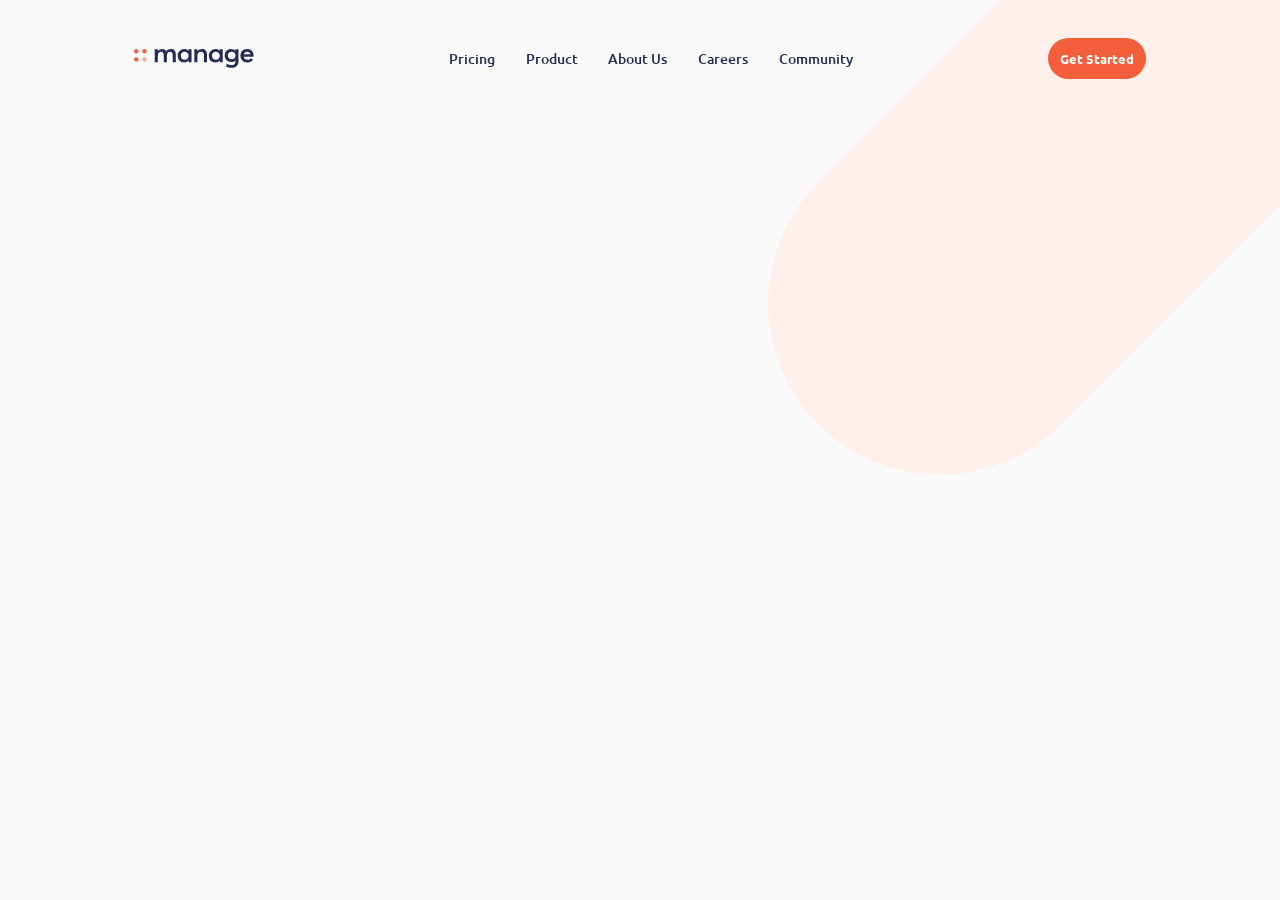
==== index.html @ 8e4dde68 "completed nav section" ====
<!DOCTYPE html>
<html lang="en">
<head>
    <meta charset="UTF-8">
    <meta name="viewport" content="width=device-width, initial-scale=1.0">
    <link rel="stylesheet" type="text/css" href="style.css" />
    <title>Manage</title>
</head>

<body>
    <nav>
        <div class="logo">
            <img src="assets/images/logo.svg" alt="logo">
        </div>
        <div class="navigation">
            <p>Pricing</p>
            <p>Product</p>
            <p>About Us</p>
            <p>Careers</p>
            <p>Community</p>
        </div>
        <button class="getStarted">Get Started</button>
        <img class="hamburger" src="assets/images/icon-hamburger.svg">
    </nav>
    
</body>
</html>
---- style.css ----
html {
    font-size: 16px;
    /* font-family: Ubuntu; */
}

:root {
    --nav-width: 80%;
    --nav-link-width: 40%;
    --nav-display: flex;
    --hamburger-display: none;
    --nav-button-display: block;

    --primary-dark-blue: hsl(228, 39%, 23%);
}

@font-face {
    font-family: Ubuntu;
    src:
        local('assets/fonts/Ubuntu-Bold.ttf'),
        url('assets/fonts/Ubuntu-Bold.ttf')
        format("truetype");
        font-weight: 700;
        font-style: normal;
}

@font-face {
    font-family: Ubuntu-medium;
    src:
        local('assets/fonts/Ubuntu-Medium.ttf'),
        url('assets/fonts/Ubuntu-Medium.ttf')
        format("truetype");
        font-weight: 500;
        font-style: normal;
}

@font-face {
    font-family: Ubuntu-regular;
    src:
        local('assets/fonts/Ubuntu-Regular.ttf'),
        url('assets/fonts/Ubuntu-Regular.ttf')
        format("truetype");
        font-weight: 400;
        font-style: normal;
}

@media only screen and (max-width: 1050px) {
    :root {
        --nav-link-width: 55%;
    }
}

@media only screen and (max-width: 760px) {
    :root {
        /* --nav-width: 90%; */
        --nav-display: none;
        --nav-button-display: none;
        --hamburger-display: block;
    }
}

@media only screen and (max-width: 768px) {
    :root {
        --nav-width: 90%;
        /* --nav-display: none;
        --nav-button-display: none;
        --hamburger-display: block; */
    }
}

@media only screen and (max-width: 425px) {
    :root {
        --nav-width: 90%;
    }
}



body {
    display: flex;
    background-color: hsl(0, 0%, 98%);
    background-image: url("assets/images/bg-tablet-pattern.svg"), url("assets/images/bg-tablet-pattern.svg");
    background-position: right top, left bottom;
    background-repeat: no-repeat, no-repeat;
    background-position: 120% 30%, 0% 150%;
    background-size: 50%;
    background-attachment: scroll;
    overflow-y: visible;
}

nav {
    display: flex;
    flex-direction: row;
    width: var(--nav-width);
    justify-content: space-between;
    align-items: center;
    /* border: 1px solid red; */
    margin: 0 auto;
    margin-top: 27px !important;

    .hamburger {
        display: var(--hamburger-display);
    }
}

.logo {
    /* width: 12%; */
    display: flex;

    img {
        width: 120px;
    }
}

.navigation {
    display: var(--nav-display);
    flex-direction: row;
    justify-content: space-between;
    align-items: center;
    /* border: 1px solid green; */
    width: var(--nav-link-width);

    font-family: Ubuntu-medium;
    font-size: 14px;
    font-weight: 400;
    letter-spacing: 0em;
    color: var(--primary-dark-blue);
}

nav button {
    display: var(--nav-button-display);
    font-family: Ubuntu;
    padding: 12px;
    border-radius: 26px;
    border: none;
    background-color: hsl(12, 88%, 59%);
    color: hsl(0, 0%, 98%);
    cursor: pointer;
}
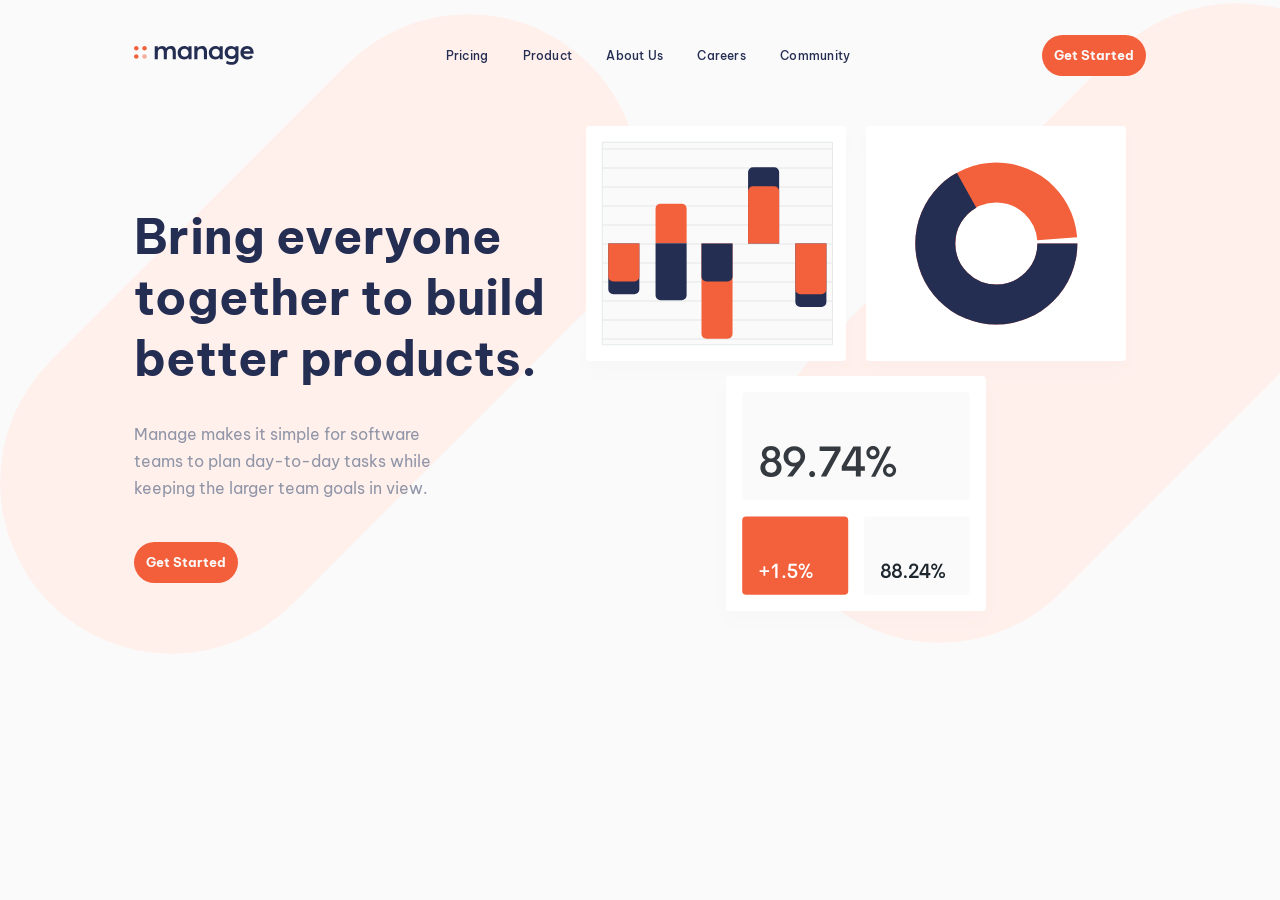
==== commit d68118b6: "hero section" ====
--- a/index.html
+++ b/index.html
@@ -22,6 +22,17 @@
         <button class="getStarted">Get Started</button>
         <img class="hamburger" src="assets/images/icon-hamburger.svg">
     </nav>
+
+    <div class="hero">
+        <div class="hero-copy">
+            <h1>Bring everyone together to build better products.</h1>
+            <p>Manage makes it simple for software teams to plan day-to-day 
+                tasks while keeping the larger team goals in view.</p>
+            <button>Get Started</button>
+        </div>
+
+        <img src="assets/images/illustration-intro.svg" alt="">
+    </div>
     
 </body>
 </html>
--- a/style.css
+++ b/style.css
@@ -1,44 +1,45 @@
 
 html {
-    font-size: 16px;
-    /* font-family: Ubuntu; */
+    /* font-family: BeVietnamPro-Bold; */
 }
 
 :root {
-    --nav-width: 80%;
+    font-size: 16px;
+    --display-width: 80%;
     --nav-link-width: 40%;
     --nav-display: flex;
     --hamburger-display: none;
     --nav-button-display: block;
 
     --primary-dark-blue: hsl(228, 39%, 23%);
+    --neutral-dark-grayish-blue: hsl(227, 12%, 61%);
 }
 
 @font-face {
-    font-family: Ubuntu;
+    font-family: BeVietnamPro-Bold;
     src:
-        local('assets/fonts/Ubuntu-Bold.ttf'),
-        url('assets/fonts/Ubuntu-Bold.ttf')
+        local('assets/fonts/BeVietnamPro-Bold.ttf'),
+        url('assets/fonts/BeVietnamPro-Bold.ttf')
         format("truetype");
         font-weight: 700;
         font-style: normal;
 }
 
 @font-face {
-    font-family: Ubuntu-medium;
+    font-family: BeVietnamPro-Medium;
     src:
-        local('assets/fonts/Ubuntu-Medium.ttf'),
-        url('assets/fonts/Ubuntu-Medium.ttf')
+        local('assets/fonts/BeVietnamPro-Medium.ttf'),
+        url('assets/fonts/BeVietnamPro-Medium.ttf')
         format("truetype");
         font-weight: 500;
         font-style: normal;
 }
 
 @font-face {
-    font-family: Ubuntu-regular;
+    font-family: BeVietnamePro-Regular;
     src:
-        local('assets/fonts/Ubuntu-Regular.ttf'),
-        url('assets/fonts/Ubuntu-Regular.ttf')
+        local('assets/fonts/BeVietnamPro-Regular.ttf'),
+        url('assets/fonts/BeVietnamPro-Regular.ttf')
         format("truetype");
         font-weight: 400;
         font-style: normal;
@@ -52,7 +53,7 @@
 
 @media only screen and (max-width: 760px) {
     :root {
-        /* --nav-width: 90%; */
+        /* --display-width: 90%; */
         --nav-display: none;
         --nav-button-display: none;
         --hamburger-display: block;
@@ -61,7 +62,7 @@
 
 @media only screen and (max-width: 768px) {
     :root {
-        --nav-width: 90%;
+        --display-width: 90%;
         /* --nav-display: none;
         --nav-button-display: none;
         --hamburger-display: block; */
@@ -70,7 +71,7 @@
 
 @media only screen and (max-width: 425px) {
     :root {
-        --nav-width: 90%;
+        --display-width: 90%;
     }
 }
 
@@ -78,6 +79,7 @@
 
 body {
     display: flex;
+    flex-direction: column;
     background-color: hsl(0, 0%, 98%);
     background-image: url("assets/images/bg-tablet-pattern.svg"), url("assets/images/bg-tablet-pattern.svg");
     background-position: right top, left bottom;
@@ -91,7 +93,7 @@
 nav {
     display: flex;
     flex-direction: row;
-    width: var(--nav-width);
+    width: var(--display-width);
     justify-content: space-between;
     align-items: center;
     /* border: 1px solid red; */
@@ -120,20 +122,57 @@
     /* border: 1px solid green; */
     width: var(--nav-link-width);
 
-    font-family: Ubuntu-medium;
-    font-size: 14px;
-    font-weight: 400;
-    letter-spacing: 0em;
+    font-family: BeVietnamPro-Medium;
+    font-size: 0.75rem;
+    /* font-weight: 400; */
+    letter-spacing: 0.02em;
     color: var(--primary-dark-blue);
+
+    p {
+        cursor: pointer;
+    }
 }
 
-nav button {
+nav button,
+.hero button {
     display: var(--nav-button-display);
-    font-family: Ubuntu;
+    font-family: BeVietnamPro-Bold;
     padding: 12px;
     border-radius: 26px;
     border: none;
     background-color: hsl(12, 88%, 59%);
     color: hsl(0, 0%, 98%);
     cursor: pointer;
+}
+
+.hero {
+    display: flex;
+    flex-direction: row;
+    justify-content: space-between;
+    align-items: center;
+    margin: 0 auto;
+    margin-top: 2.5rem;
+    width: var(--display-width);
+}
+
+.hero-copy {
+    width: 100%;
+    h1 {
+        font-family: BeVietnamPro-Bold;
+        font-size: 3rem;
+        color: var(--primary-dark-blue);
+    }
+
+    p {
+        font-family: BeVietnamePro-Regular;
+        font-size: 1rem;
+        color: var(--neutral-dark-grayish-blue);  
+        line-height: 1.70em; 
+        width: 70%;
+        margin-top: 0em;
+    }
+
+    button {
+        margin-top: 3em;
+    }
 }
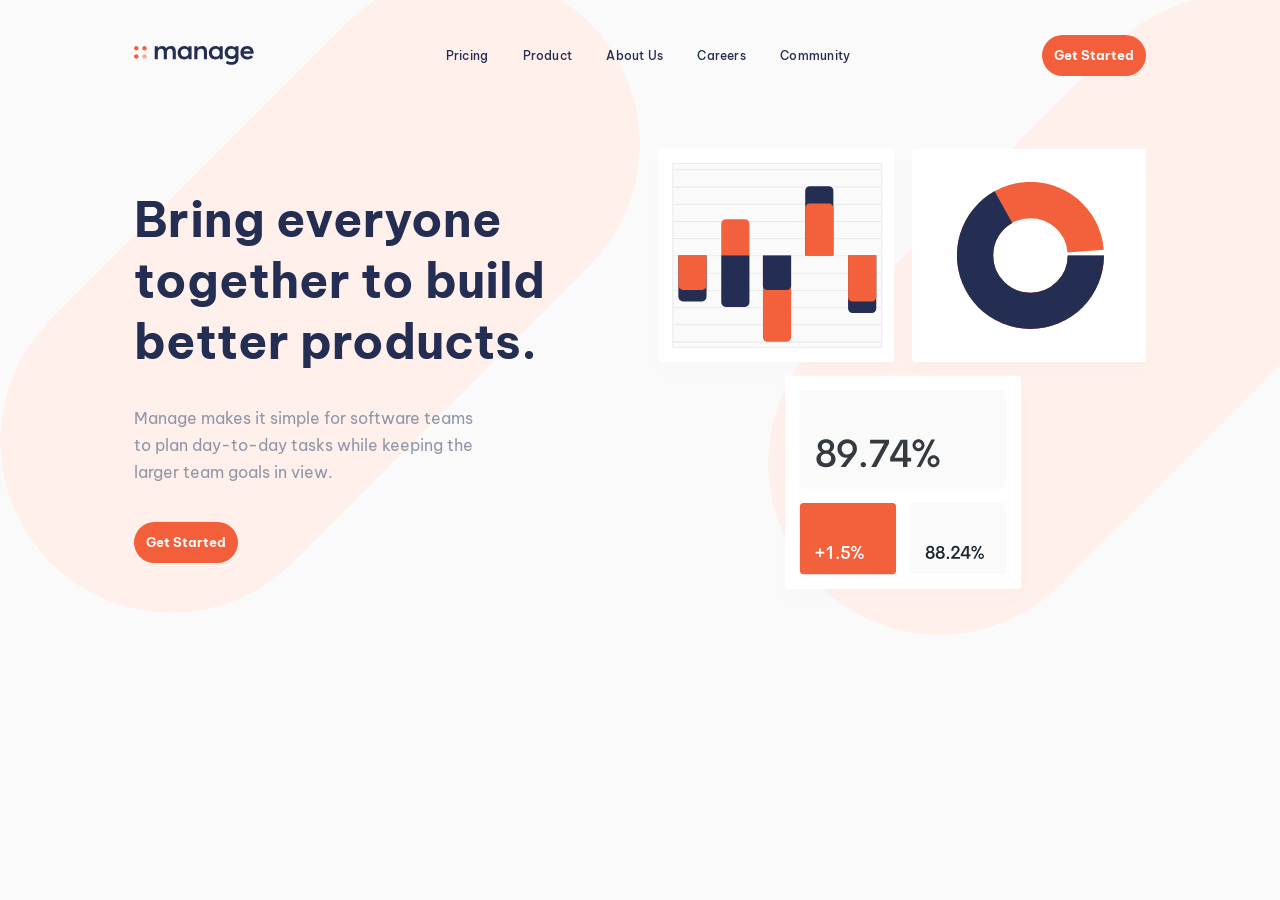
==== commit 9582e248: "hero responsiveness completed" ====
--- a/index.html
+++ b/index.html
@@ -30,8 +30,8 @@
                 tasks while keeping the larger team goals in view.</p>
             <button>Get Started</button>
         </div>
-
-        <img src="assets/images/illustration-intro.svg" alt="">
+        <div class="hero-image"></div>
+        <!-- <img src="assets/images/illustration-intro.svg" alt=""> -->
     </div>
     
 </body>
--- a/style.css
+++ b/style.css
@@ -10,6 +10,12 @@
     --nav-display: flex;
     --hamburger-display: none;
     --nav-button-display: block;
+    --hero-image-width: 100%;
+    --hero-direction: row;
+    --hero-height: 37vw;
+    --hero-margin-top: 4rem;
+    --hero-body-copy-width: 70%;
+    --hero-text-align: left;
 
     --primary-dark-blue: hsl(228, 39%, 23%);
     --neutral-dark-grayish-blue: hsl(227, 12%, 61%);
@@ -66,13 +72,35 @@
         /* --nav-display: none;
         --nav-button-display: none;
         --hamburger-display: block; */
+        --hero-image-width: 100%;
+        --hero-body-copy-width: 100%;
     }
 }
 
 @media only screen and (max-width: 425px) {
     :root {
         --display-width: 90%;
-    }
+        --hero-direction: column-reverse;
+        --hero-image-width: 100%;
+        --hero-height: 310px;
+        --hero-text-align: center;
+    }
+}
+
+@media only screen and (max-width: 375px) {
+    :root {
+        --hero-height: 77vw;
+    }
+}
+
+@media only screen and (max-width: 620px) and (min-width: 426px){
+     :root {
+        --hero-direction: column;
+        --hero-image-width: 79%;
+        --hero-height: 340px;
+        --hero-margin-top: 0rem;
+        --hero-text-align: center;
+     }
 }
 
 
@@ -135,7 +163,6 @@
 
 nav button,
 .hero button {
-    display: var(--nav-button-display);
     font-family: BeVietnamPro-Bold;
     padding: 12px;
     border-radius: 26px;
@@ -145,18 +172,23 @@
     cursor: pointer;
 }
 
+nav button{
+    display: var(--nav-button-display);
+}
+
 .hero {
     display: flex;
-    flex-direction: row;
+    flex-direction: var(--hero-direction);
     justify-content: space-between;
     align-items: center;
     margin: 0 auto;
-    margin-top: 2.5rem;
+    margin-top: var(--hero-margin-top);
     width: var(--display-width);
 }
 
 .hero-copy {
     width: 100%;
+    text-align: var(--hero-text-align);
     h1 {
         font-family: BeVietnamPro-Bold;
         font-size: 3rem;
@@ -168,11 +200,22 @@
         font-size: 1rem;
         color: var(--neutral-dark-grayish-blue);  
         line-height: 1.70em; 
-        width: 70%;
+        width: var(--hero-body-copy-width);
         margin-top: 0em;
     }
 
     button {
-        margin-top: 3em;
-    }
+        display: static !important;
+        margin-top: 1.5em;
+        margin-bottom: 2.5em;
+    }
+}
+
+.hero-image {
+    background-image: url(assets/images/illustration-intro.svg);
+    width: var(--hero-image-width);
+    height: var(--hero-height);
+    background-size: 104%;
+    background-repeat: no-repeat;
+    background-position-y: 11%;
 }
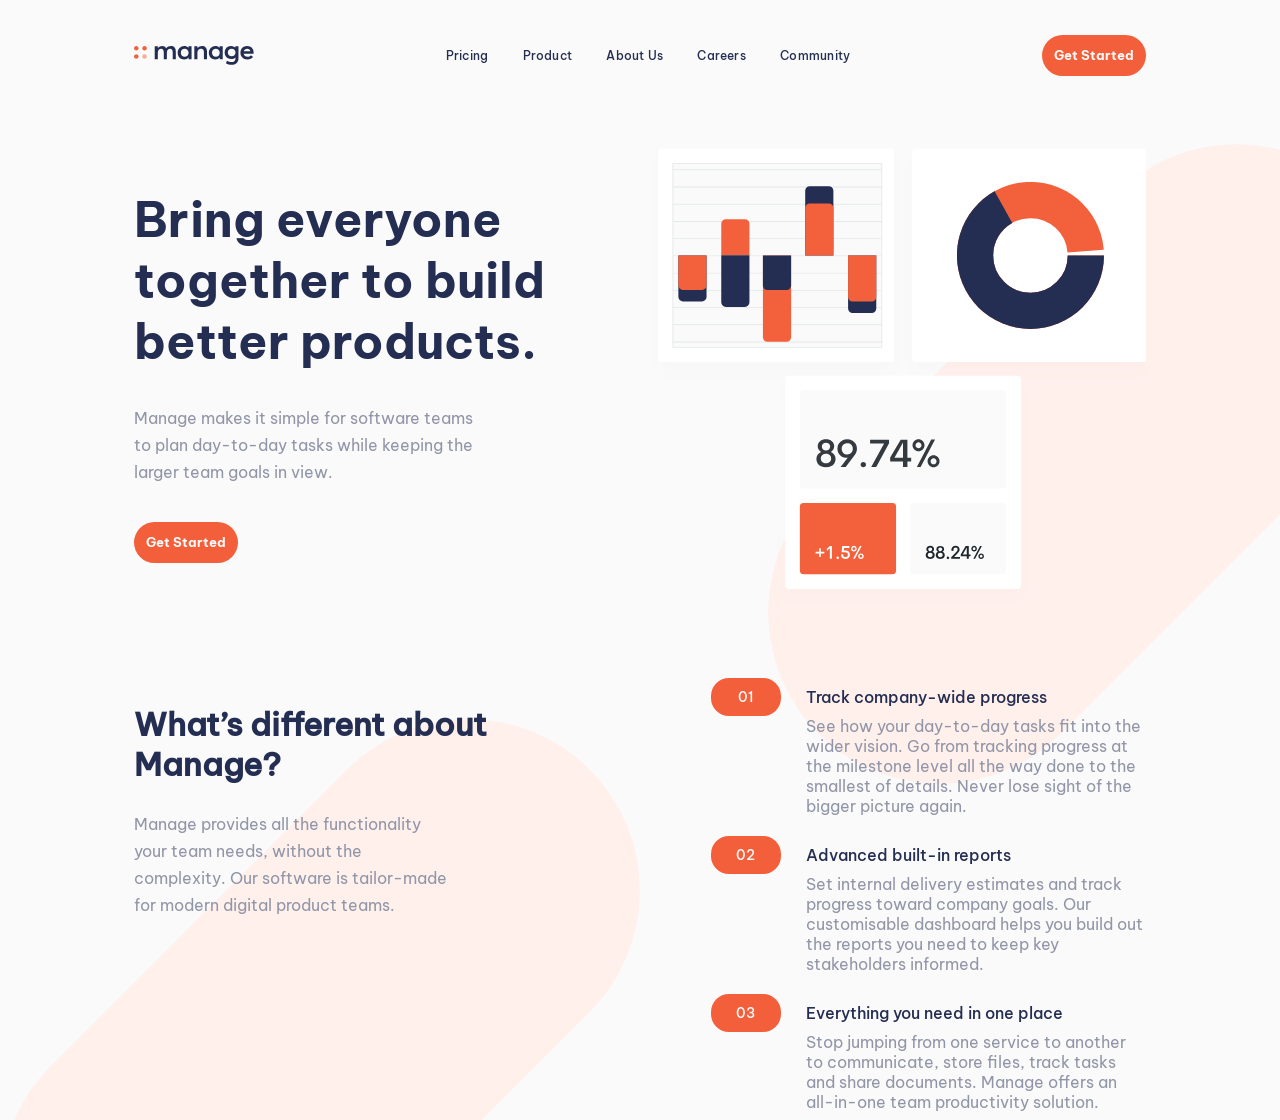
==== commit dcf9f8fa: "product description" ====
--- a/index.html
+++ b/index.html
@@ -34,5 +34,48 @@
         <!-- <img src="assets/images/illustration-intro.svg" alt=""> -->
     </div>
     
+    <div class="product-desc">
+        <div class="main-desc">
+            <h2> What’s different about Manage?</h2>
+            <p>Manage provides all the functionality your team needs, without 
+            the complexity. Our software is tailor-made for modern digital 
+            product teams.</p>
+        </div>
+
+        <div class="list-desc">
+            <div class="list-el">
+                <div class="list-number"><p>01</p></div>
+                <div class="desc">
+                    <p class="desc-heading">Track company-wide progress</p>
+                    <p class="desc-copy">See how your day-to-day tasks fit into the wider vision. Go from 
+                    tracking progress at the milestone level all the way done to the 
+                    smallest of details. Never lose sight of the bigger picture again.
+                    </p>
+                </div>
+            </div>
+            <div class="list-el">
+                <div class="list-number"><p>02</p></div>
+                <div class="desc">
+                    <p class="desc-heading">Advanced built-in reports</p>
+                    <p class="desc-copy">
+                        Set internal delivery estimates and track progress toward company 
+                        goals. Our customisable dashboard helps you build out the reports 
+                        you need to keep key stakeholders informed.
+                    </p>
+                </div>
+            </div>
+            <div class="list-el">
+                <div class="list-number"><p>03</p></div>
+                <div class="desc">
+                    <p class="desc-heading">Everything you need in one place</p>
+                    <p class="desc-copy">
+                        Stop jumping from one service to another to communicate, store files, 
+                        track tasks and share documents. Manage offers an all-in-one team 
+                        productivity solution.
+                    </p>
+                </div>
+            </div>
+        </div>
+    </div>
 </body>
 </html>
--- a/style.css
+++ b/style.css
@@ -42,7 +42,7 @@
 }
 
 @font-face {
-    font-family: BeVietnamePro-Regular;
+    font-family: BeVietnamPro-Regular;
     src:
         local('assets/fonts/BeVietnamPro-Regular.ttf'),
         url('assets/fonts/BeVietnamPro-Regular.ttf')
@@ -176,7 +176,8 @@
     display: var(--nav-button-display);
 }
 
-.hero {
+.hero,
+.product-desc {
     display: flex;
     flex-direction: var(--hero-direction);
     justify-content: space-between;
@@ -184,6 +185,10 @@
     margin: 0 auto;
     margin-top: var(--hero-margin-top);
     width: var(--display-width);
+}
+
+.product-desc {
+    align-items: flex-start !important;
 }
 
 .hero-copy {
@@ -196,7 +201,7 @@
     }
 
     p {
-        font-family: BeVietnamePro-Regular;
+        font-family: BeVietnamPro-Regular;
         font-size: 1rem;
         color: var(--neutral-dark-grayish-blue);  
         line-height: 1.70em; 
@@ -218,4 +223,80 @@
     background-size: 104%;
     background-repeat: no-repeat;
     background-position-y: 11%;
-}+}
+
+.main-desc {
+    width: 38%;
+    h2 {
+        font-family: BeVietnamPro-Medium;
+        color: var(--primary-dark-blue);
+        width: 100%;
+        font-size: 2rem;
+        /* word-spacing: 0.15em;` */
+    }
+
+    p {
+        font-family: BeVietnamPro-Regular;
+        font-size: 1rem;
+        color: var(--neutral-dark-grayish-blue);  
+        line-height: 1.70em; 
+        width: 82%;
+        margin-top: 0em;
+    }
+}
+
+.list-desc {
+    display: flex;
+    flex-direction: column;
+    justify-content: space-between;
+    height: fit-content;
+    width: 43%;
+
+    .list-el {
+        display: flex;
+        flex-direction: row;
+        justify-content: space-between;
+        align-items: flex-start;
+
+        .list-number {
+            font-family: BeVietnamPro-Medium;
+            font-size: 0.875rem;
+            color: hsl(0, 0%, 98%);
+            height: 0.875em;
+            text-align: center;
+            /* vertical-align: middle; */
+            display: flex;
+            align-items: center;
+            justify-content: center;
+            background-color: hsl(12, 88%, 59%);
+            padding: 13px 21px;
+            border-radius: 18px;
+            width: 2em;
+        }
+
+        .desc {
+            display: flex;
+            flex-direction: column;
+            width: 78%;
+            font-size: 1rem;
+        }
+
+        .desc-heading {
+            font-family: BeVietnamPro-Medium;
+            color: var(--primary-dark-blue);
+            margin: 9px 0px 0px 0px;
+        }
+
+        .desc-copy {
+            font-family: BeVietnamPro-Regular;
+            color: var(--neutral-dark-grayish-blue);
+            margin: 9px 0px 0px 0px;
+
+        }
+    }
+}
+
+.list-desc .list-el:nth-child(2),
+.list-desc .list-el:nth-child(3) {
+    margin-top: 20px;
+}
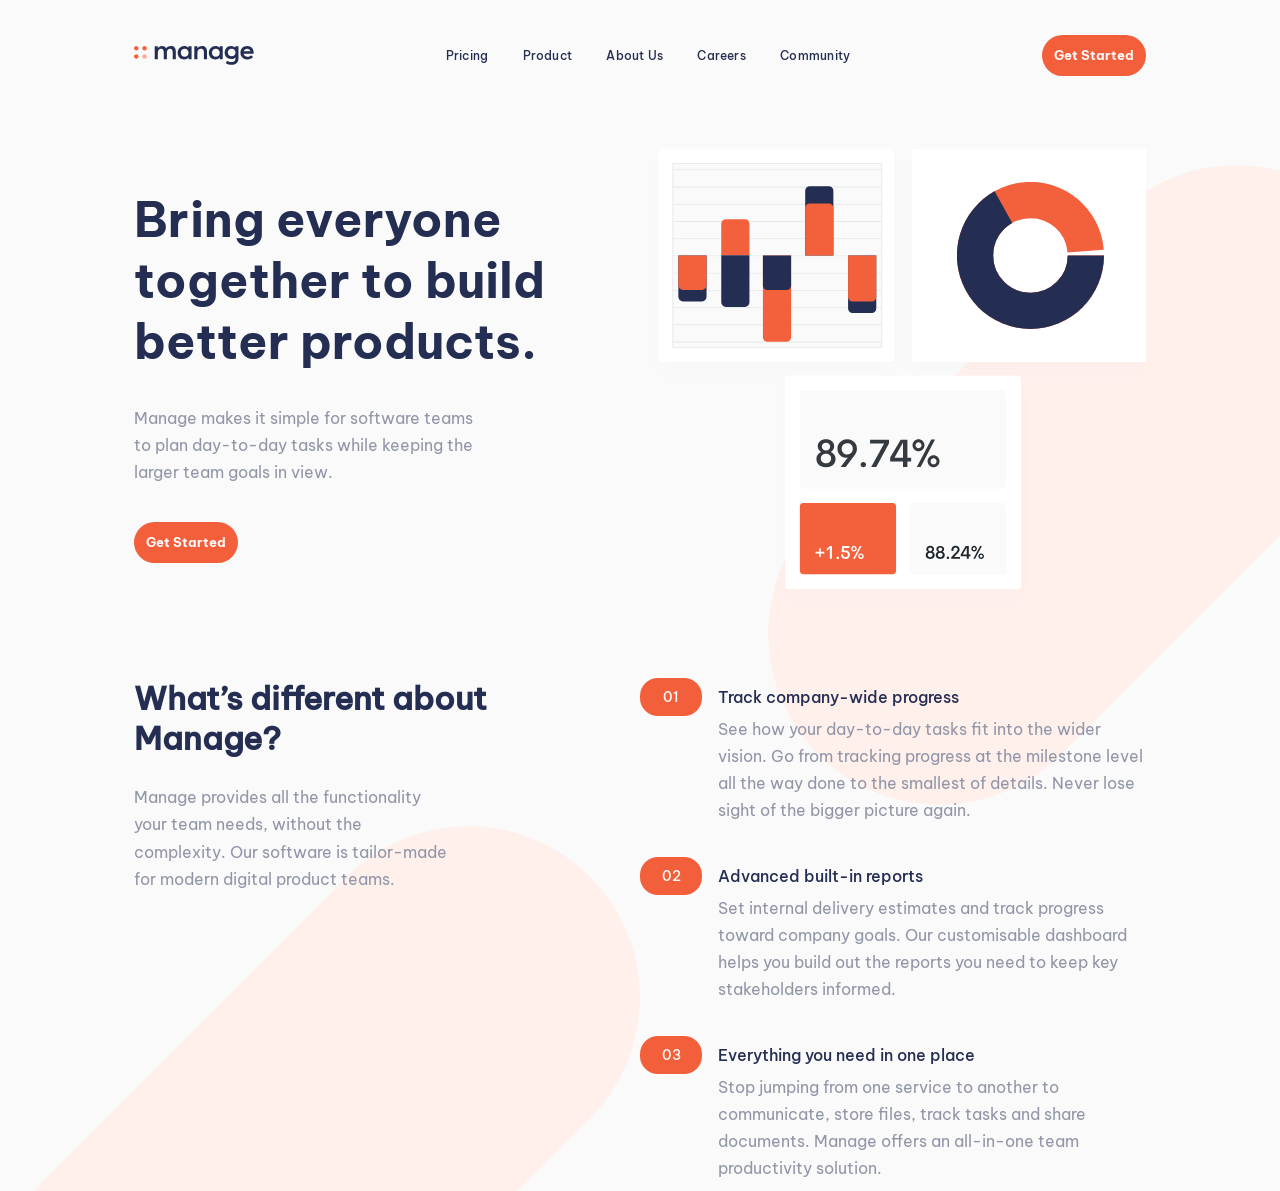
==== commit f8be8bc3: "finished responsive product-description" ====
--- a/index.html
+++ b/index.html
@@ -44,8 +44,8 @@
 
         <div class="list-desc">
             <div class="list-el">
-                <div class="list-number"><p>01</p></div>
                 <div class="desc">
+                    <div class="list-number"><p>01</p></div>
                     <p class="desc-heading">Track company-wide progress</p>
                     <p class="desc-copy">See how your day-to-day tasks fit into the wider vision. Go from 
                     tracking progress at the milestone level all the way done to the 
@@ -54,8 +54,8 @@
                 </div>
             </div>
             <div class="list-el">
-                <div class="list-number"><p>02</p></div>
                 <div class="desc">
+                    <div class="list-number"><p>02</p></div>
                     <p class="desc-heading">Advanced built-in reports</p>
                     <p class="desc-copy">
                         Set internal delivery estimates and track progress toward company 
@@ -65,8 +65,8 @@
                 </div>
             </div>
             <div class="list-el">
-                <div class="list-number"><p>03</p></div>
                 <div class="desc">
+                    <div class="list-number"><p>03</p></div>
                     <p class="desc-heading">Everything you need in one place</p>
                     <p class="desc-copy">
                         Stop jumping from one service to another to communicate, store files, 
--- a/style.css
+++ b/style.css
@@ -16,6 +16,13 @@
     --hero-margin-top: 4rem;
     --hero-body-copy-width: 70%;
     --hero-text-align: left;
+    --copy-line-height: 1.70em;
+    --main-desc-width: 38%;
+    --main-text-align: left;
+    --main-paragraph-width: 82%;
+    --product-desc-direction: row;
+    --list-number-width: auto;
+    --desc-body-col-start: 2;
 
     --primary-dark-blue: hsl(228, 39%, 23%);
     --neutral-dark-grayish-blue: hsl(227, 12%, 61%);
@@ -54,6 +61,7 @@
 @media only screen and (max-width: 1050px) {
     :root {
         --nav-link-width: 55%;
+        --main-desc-width: 45%;
     }
 }
 
@@ -77,23 +85,18 @@
     }
 }
 
-@media only screen and (max-width: 425px) {
-    :root {
-        --display-width: 90%;
-        --hero-direction: column-reverse;
-        --hero-image-width: 100%;
-        --hero-height: 310px;
-        --hero-text-align: center;
-    }
-}
-
-@media only screen and (max-width: 375px) {
-    :root {
-        --hero-height: 77vw;
-    }
-}
-
-@media only screen and (max-width: 620px) and (min-width: 426px){
+@media only screen and (max-width: 620px) {
+    :root {
+        --product-desc-direction: column;
+        --main-paragraph-width: 100%;
+        --main-desc-width: 100%;
+        --main-text-align: center;
+        --list-number-width: 62.5px;
+        --desc-body-col-start: 1;
+    }
+}
+
+@media only screen and (max-width: 620px) and (min-width: 424px){
      :root {
         --hero-direction: column;
         --hero-image-width: 79%;
@@ -101,6 +104,24 @@
         --hero-margin-top: 0rem;
         --hero-text-align: center;
      }
+
+     
+}
+
+@media only screen and (max-width: 425px) {
+    :root {
+        --display-width: 90%;
+        --hero-direction: column-reverse;
+        --hero-image-width: 100%;
+        --hero-height: 310px;
+        --hero-text-align: center;
+    }
+}
+
+@media only screen and (max-width: 375px) {
+    :root {
+        --hero-height: 77vw;
+    }
 }
 
 
@@ -179,7 +200,6 @@
 .hero,
 .product-desc {
     display: flex;
-    flex-direction: var(--hero-direction);
     justify-content: space-between;
     align-items: center;
     margin: 0 auto;
@@ -187,8 +207,13 @@
     width: var(--display-width);
 }
 
+.hero {
+    flex-direction: var(--hero-direction);
+}
+
 .product-desc {
     align-items: flex-start !important;
+    flex-direction: var(--product-desc-direction);
 }
 
 .hero-copy {
@@ -204,7 +229,7 @@
         font-family: BeVietnamPro-Regular;
         font-size: 1rem;
         color: var(--neutral-dark-grayish-blue);  
-        line-height: 1.70em; 
+        line-height: var(--copy-line-height); 
         width: var(--hero-body-copy-width);
         margin-top: 0em;
     }
@@ -226,21 +251,23 @@
 }
 
 .main-desc {
-    width: 38%;
+    width: var(--main-desc-width);
+    text-align: var(--main-text-align); 
     h2 {
         font-family: BeVietnamPro-Medium;
         color: var(--primary-dark-blue);
         width: 100%;
         font-size: 2rem;
         /* word-spacing: 0.15em;` */
+        margin-top: 0px;
     }
 
     p {
         font-family: BeVietnamPro-Regular;
         font-size: 1rem;
         color: var(--neutral-dark-grayish-blue);  
-        line-height: 1.70em; 
-        width: 82%;
+        line-height: var(--copy-line-height); 
+        width: var(--main-paragraph-width);
         margin-top: 0em;
     }
 }
@@ -250,7 +277,7 @@
     flex-direction: column;
     justify-content: space-between;
     height: fit-content;
-    width: 43%;
+    width: calc(var(--main-desc-width) + 12%);
 
     .list-el {
         display: flex;
@@ -269,34 +296,40 @@
             align-items: center;
             justify-content: center;
             background-color: hsl(12, 88%, 59%);
-            padding: 13px 21px;
+            padding: 13px 17px;
             border-radius: 18px;
             width: 2em;
         }
 
         .desc {
-            display: flex;
-            flex-direction: column;
-            width: 78%;
+            display: grid;
+            grid-template-columns: var(--list-number-width) auto;
+            /* width: 78%; */
             font-size: 1rem;
+            grid-column-gap: 1em;
+            /* grid-row-gap: 1em; */
         }
 
         .desc-heading {
             font-family: BeVietnamPro-Medium;
             color: var(--primary-dark-blue);
-            margin: 9px 0px 0px 0px;
+            margin: 0px 0px 0px 0px;
+            align-self: center;
         }
 
         .desc-copy {
             font-family: BeVietnamPro-Regular;
             color: var(--neutral-dark-grayish-blue);
-            margin: 9px 0px 0px 0px;
-
+            margin: 0px 0px 0px 0px;
+            grid-column-start:var(--desc-body-col-start); 
+            grid-column-end: 3;
+            /* width: 100%; */
+            line-height: var(--copy-line-height);
         }
     }
 }
 
 .list-desc .list-el:nth-child(2),
 .list-desc .list-el:nth-child(3) {
-    margin-top: 20px;
-}
+    margin-top: 2em;
+}
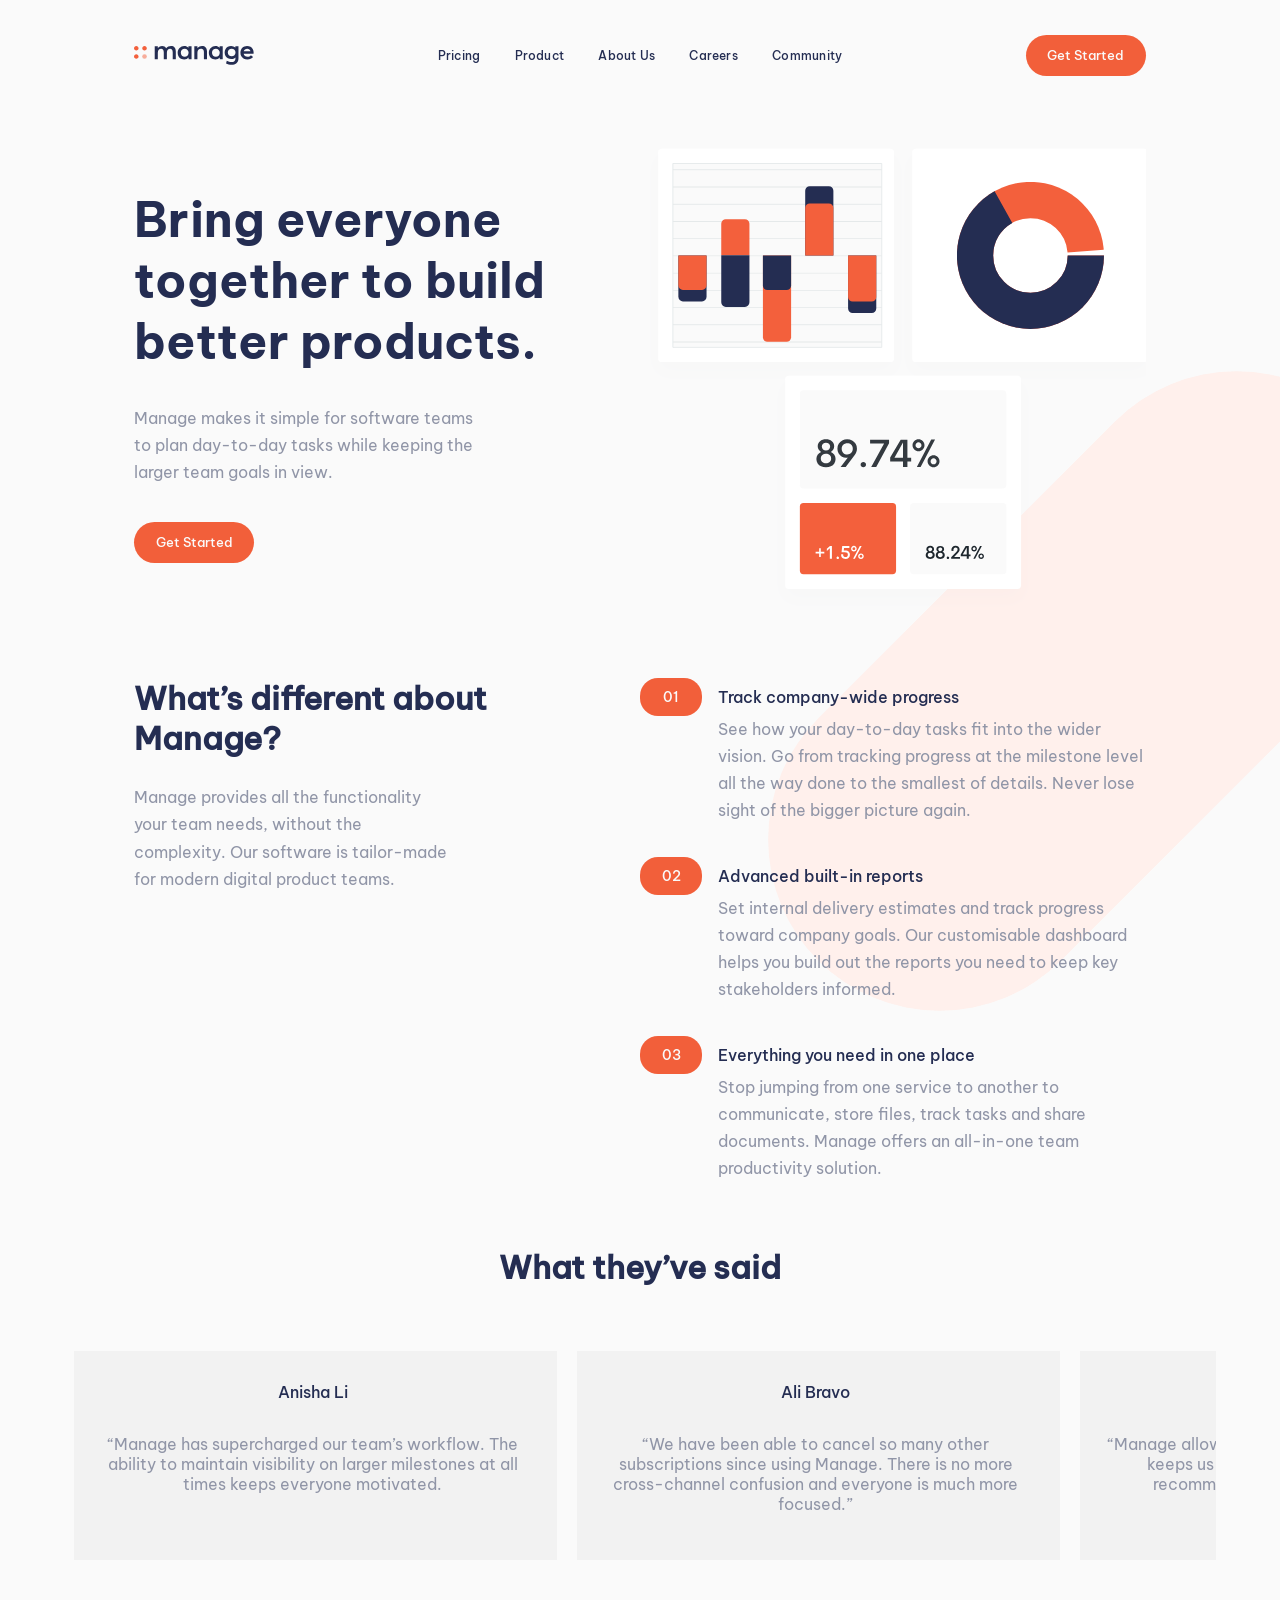
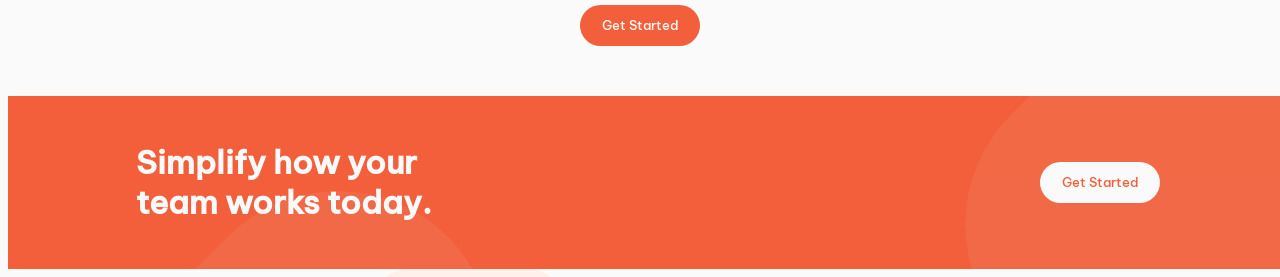
==== commit c23914f4: "review and banner section" ====
--- a/index.html
+++ b/index.html
@@ -77,5 +77,69 @@
             </div>
         </div>
     </div>
+
+    <section class="review-section">
+        <h2 class="reviews-heading">What they’ve said</h2>
+
+        <div class="testimonials">
+            <div class="review-card">
+                <div class="review-body">
+                    <p class="reviewer-name">Anisha Li</p>
+                    <p class="review">“Manage has supercharged our team’s workflow. The ability to maintain 
+                    visibility on larger milestones at all times keeps everyone motivated.
+                    </p>
+                </div>
+                <div class="reviewer-img">
+                    <img src="" alt=""> 
+                </div>
+            </div> 
+            
+            <div class="review-card">
+                <div class="review-body">
+                    <p class="reviewer-name">Ali Bravo</p>
+                    <p class="review">“We have been able to cancel so many other subscriptions since using 
+                    Manage. There is no more cross-channel confusion and everyone is much 
+                    more focused.”</p>
+                </div>
+                <div class="reviewer-img">
+                    <img src="" alt=""> 
+                </div>
+            </div>   
+
+            <div class="review-card">
+                <div class="review-body">
+                    <p class="reviewer-name">Richard Watts</p>
+                    <p class="review">“Manage allows us to provide structure and process. It keeps us organized 
+                    and focused. I can’t stop recommending them to everyone I talk to!”
+                    </p>
+                </div>
+                <div class="reviewer-img">
+                    <img src="" alt=""> 
+                </div>
+            </div>
+            
+            <div class="review-card">
+                <div class="review-body">
+                    <p class="reviewer-name">Shanai Gough</p>
+                    <p class="review">“Their software allows us to track, manage and collaborate on our projects 
+                    from anywhere. It keeps the whole team in-sync without being intrusive.”
+                    </p>
+                </div>
+                <div class="reviewer-img">
+                    <img src="" alt=""> 
+                </div>
+            </div>
+        </div> 
+
+        <button class="getStarted">Get Started</button>
+    </section>
+
+    <section class="banner">
+        <div class="banner-copy">
+            <h2>Simplify how your team works today.</h2>
+            <button>Get Started</button>
+        </div>
+    </section>
+    
 </body>
 </html>
--- a/style.css
+++ b/style.css
@@ -23,6 +23,10 @@
     --product-desc-direction: row;
     --list-number-width: auto;
     --desc-body-col-start: 2;
+    --review-card-width: 38%;
+    --banner-direction: row;
+    --banner-heading-width: 300px;
+    --banner-copy-width: 80%;
 
     --primary-dark-blue: hsl(228, 39%, 23%);
     --neutral-dark-grayish-blue: hsl(227, 12%, 61%);
@@ -62,6 +66,7 @@
     :root {
         --nav-link-width: 55%;
         --main-desc-width: 45%;
+        --review-card-width: 50%;
     }
 }
 
@@ -82,6 +87,9 @@
         --hamburger-display: block; */
         --hero-image-width: 100%;
         --hero-body-copy-width: 100%;
+        --banner-heading-width: 100%;
+        --banner-copy-width: 76%;
+
     }
 }
 
@@ -115,6 +123,8 @@
         --hero-image-width: 100%;
         --hero-height: 310px;
         --hero-text-align: center;
+        --review-card-width: 90%;
+        --banner-direction: column;
     }
 }
 
@@ -183,10 +193,13 @@
 }
 
 nav button,
-.hero button {
-    font-family: BeVietnamPro-Bold;
+.hero button,
+.review-section button,
+.banner-copy button {
+    font-family: BeVietnamPro-Medium;
     padding: 12px;
     border-radius: 26px;
+    width: 120px;
     border: none;
     background-color: hsl(12, 88%, 59%);
     color: hsl(0, 0%, 98%);
@@ -333,3 +346,102 @@
 .list-desc .list-el:nth-child(3) {
     margin-top: 2em;
 }
+
+.review-section {
+    margin-top: 4rem;
+    display: flex;
+    flex-direction: column;
+    justify-content: center;
+    align-items: center;
+}
+
+.reviews-heading {
+    width: fit-content;
+    margin: 0 auto;
+    font-family: BeVietnamPro-Medium;
+    color: var(--primary-dark-blue);
+    font-size: 2rem;
+}
+
+.testimonials {
+    display: flex;
+    flex-direction: row;
+    justify-content: space-between;
+    width: 90vw;
+    overflow-x: scroll;
+    margin: 4rem auto 0 auto;
+    margin-bottom: 45px;
+}
+
+.review-card {
+    display: block;
+    flex-shrink: 0;
+    width: var(--review-card-width);
+    margin: 0 10px;
+    padding: 15px 25px 30px 20px;
+    background-color: hsl(0, 0%, 95%);
+    /* border-radius: 15px; */
+}
+
+.review-body {
+    display: flex;
+    flex-direction: column;
+    align-items: center;
+    width: 100%;
+
+    .reviewer-name {
+        font-family: BeVietnamPro-Medium;
+        color: var(--primary-dark-blue);
+    }
+    
+    .review {
+        font-family: BeVietnamPro-Regular;
+        color: var(--neutral-dark-grayish-blue);
+        width: 100%;
+        text-align: center;
+    }
+}
+
+.reviewer-img {
+    position: absolute;
+}
+
+.banner {
+    width: 100vw;
+    background-color: hsl(12, 88%, 59%);
+    margin-top: 50px;
+    height: fit-content;
+    background-image: url(assets/images/bg-simplify-section-desktop.svg);
+
+}
+
+.banner-copy {
+    display: flex;
+    flex-direction: var(--banner-direction);
+    justify-content: space-between;
+    align-content: center;
+    width: var(--banner-copy-width);
+    margin: 0 auto;
+    padding: 20px 20px;
+
+    h2 {
+        font-family: BeVietnamPro-Medium;
+        color: hsl(0, 0%, 98%);
+        width: var(--banner-heading-width);
+        font-size: 2rem;
+        text-align: var(--main-text-align); 
+    }
+
+    button {
+        height: fit-content;
+        align-self: center;
+        background-color: hsl(0, 0%, 98%) !important;
+        color: hsl(12, 88%, 59%);
+        flex-grow: 0;
+        text-wrap-mode: nowrap;
+    }
+}
+
+
+
+
